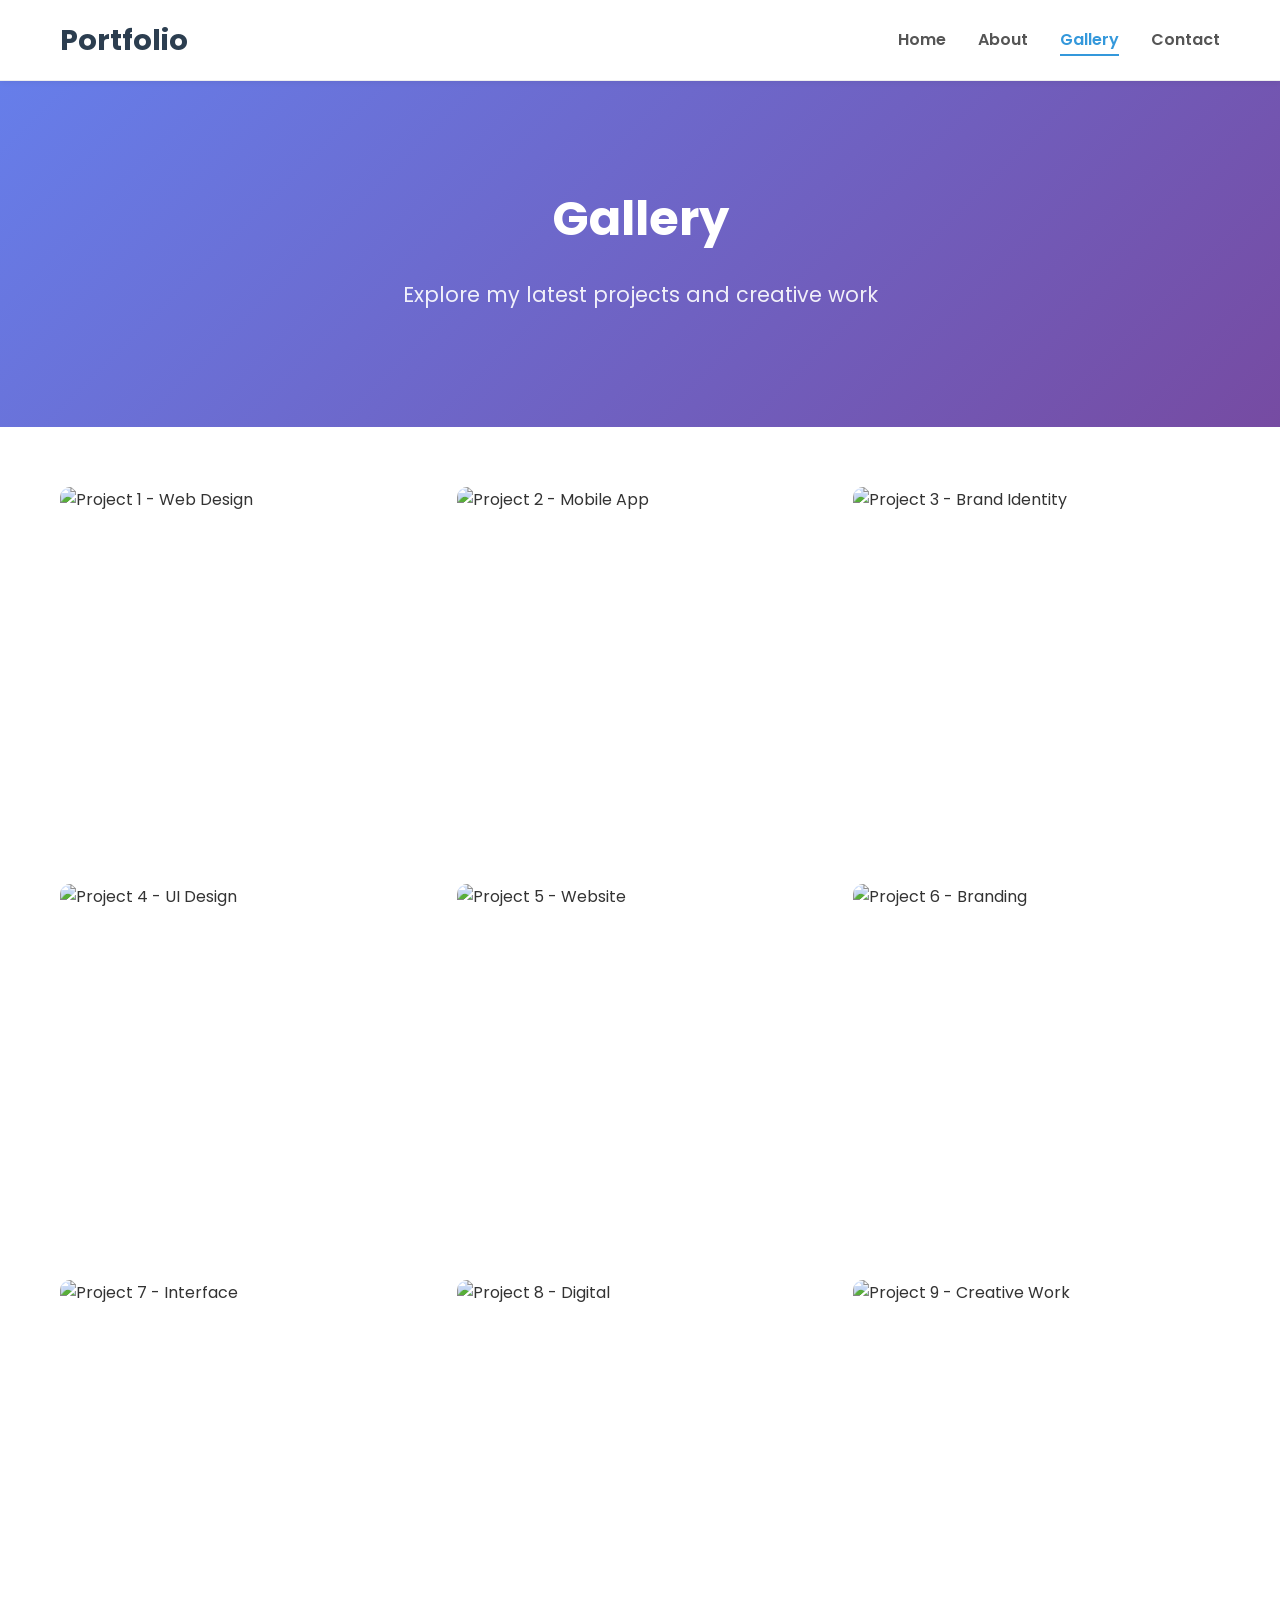
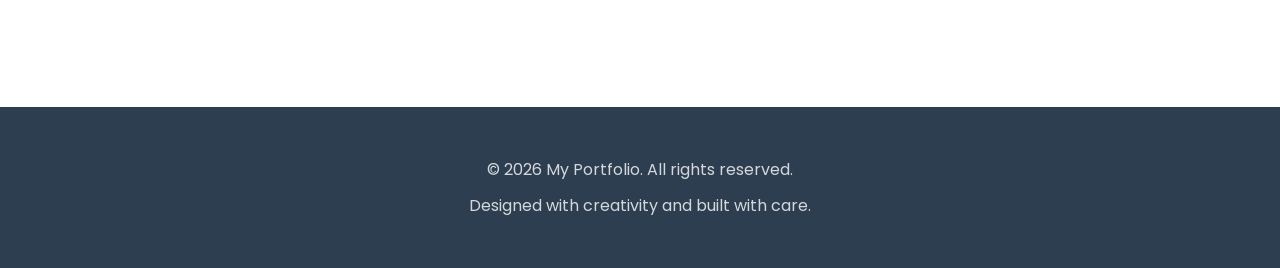
==== gallery.html @ 332b2279 "Add files via upload" ====
<!DOCTYPE html>
<html lang="en">
<head>
    <meta charset="UTF-8">
    <meta name="viewport" content="width=device-width, initial-scale=1.0">
    <title>Gallery - My Portfolio</title>
    <link rel="stylesheet" href="style.css">
    <link href="https://fonts.googleapis.com/css2?family=Poppins:wght@400;600;700&display=swap" rel="stylesheet">
</head>
<body>
    <!-- Header -->
    <header class="header">
        <div class="container">
            <div class="header-content">
                <div class="logo">
                    <h1>Portfolio</h1>
                </div>
                <nav class="nav">
                    <ul class="nav-list">
                        <li><a href="index.html" class="nav-link">Home</a></li>
                        <li><a href="about.html" class="nav-link">About</a></li>
                        <li><a href="gallery.html" class="nav-link active">Gallery</a></li>
                        <li><a href="contact.html" class="nav-link">Contact</a></li>
                    </ul>
                </nav>
            </div>
        </div>
    </header>

    <!-- Main Content -->
    <main>
        <!-- Page Title Section -->
        <section class="page-title">
            <div class="container">
                <h1>Gallery</h1>
                <p>Explore my latest projects and creative work</p>
            </div>
        </section>

        <!-- Gallery Grid Section -->
        <section class="gallery-full">
            <div class="container">
                <div class="gallery-grid-full">
                    <div class="gallery-item-full">
                        <img src="images/gallery1.jpg" alt="Project 1 - Web Design">
                    </div>
                    <div class="gallery-item-full">
                        <img src="images/gallery2.jpg" alt="Project 2 - Mobile App">
                    </div>
                    <div class="gallery-item-full">
                        <img src="images/gallery3.jpg" alt="Project 3 - Brand Identity">
                    </div>
                    <div class="gallery-item-full">
                        <img src="images/gallery4.jpg" alt="Project 4 - UI Design">
                    </div>
                    <div class="gallery-item-full">
                        <img src="images/gallery5.jpg" alt="Project 5 - Website">
                    </div>
                    <div class="gallery-item-full">
                        <img src="images/gallery6.jpg" alt="Project 6 - Branding">
                    </div>
                    <div class="gallery-item-full">
                        <img src="images/gallery7.jpg" alt="Project 7 - Interface">
                    </div>
                    <div class="gallery-item-full">
                        <img src="images/gallery8.jpg" alt="Project 8 - Digital">
                    </div>
                    <div class="gallery-item-full">
                        <img src="images/gallery9.jpg" alt="Project 9 - Creative Work">
                    </div>
                </div>
            </div>
        </section>
    </main>

    <!-- Footer -->
    <footer class="footer">
        <div class="container">
            <div class="footer-content">
                <p>&copy; 2026 My Portfolio. All rights reserved.</p>
                <p>Designed with creativity and built with care.</p>
            </div>
        </div>
    </footer>
</body>
</html>
---- style.css ----
/* ===========================
   RESET & BASE STYLES
   =========================== */

* {
    margin: 0;
    padding: 0;
    box-sizing: border-box;
}

html {
    scroll-behavior: smooth;
}

body {
    font-family: 'Poppins', sans-serif;
    line-height: 1.6;
    color: #333;
    background-color: #fff;
}

/* ===========================
   TYPOGRAPHY
   =========================== */

h1, h2, h3, h4, h5, h6 {
    font-weight: 700;
    margin-bottom: 0.5rem;
}

h1 {
    font-size: 3rem;
}

h2 {
    font-size: 2.5rem;
}

h3 {
    font-size: 1.5rem;
}

p {
    margin-bottom: 1rem;
    font-size: 1rem;
}

a {
    text-decoration: none;
    color: inherit;
}

/* ===========================
   LAYOUT BASICS
   =========================== */

.container {
    max-width: 1200px;
    margin: 0 auto;
    padding: 0 20px;
}

main {
    min-height: calc(100vh - 80px - 200px);
}

/* ===========================
   HEADER & NAVIGATION
   =========================== */

.header {
    background-color: #fff;
    border-bottom: 1px solid #eee;
    position: sticky;
    top: 0;
    z-index: 100;
    box-shadow: 0 2px 5px rgba(0, 0, 0, 0.05);
}

.header-content {
    display: flex;
    justify-content: space-between;
    align-items: center;
    height: 80px;
}

.logo h1 {
    font-size: 1.8rem;
    color: #2c3e50;
    margin: 0;
}

.nav-list {
    display: flex;
    list-style: none;
    gap: 2rem;
}

.nav-link {
    font-weight: 600;
    color: #555;
    transition: color 0.3s ease;
    position: relative;
}

.nav-link:hover {
    color: #3498db;
}

.nav-link.active {
    color: #3498db;
}

.nav-link.active::after {
    content: '';
    position: absolute;
    bottom: -5px;
    left: 0;
    width: 100%;
    height: 2px;
    background-color: #3498db;
}

/* ===========================
   BUTTONS
   =========================== */

.btn {
    display: inline-block;
    padding: 12px 30px;
    border: none;
    border-radius: 5px;
    font-weight: 600;
    cursor: pointer;
    transition: all 0.3s ease;
    font-family: 'Poppins', sans-serif;
    font-size: 1rem;
}

.btn-primary {
    background-color: #3498db;
    color: #fff;
}

.btn-primary:hover {
    background-color: #2980b9;
    transform: translateY(-2px);
    box-shadow: 0 5px 15px rgba(52, 152, 219, 0.3);
}

.btn-secondary {
    background-color: #2c3e50;
    color: #fff;
}

.btn-secondary:hover {
    background-color: #1a252f;
    transform: translateY(-2px);
}

.btn-light {
    background-color: #fff;
    color: #2c3e50;
    border: 2px solid #fff;
}

.btn-light:hover {
    background-color: transparent;
    color: #fff;
}

/* ===========================
   HERO SLIDER
   =========================== */

.hero-slider {
    position: relative;
    width: 100%;
    height: 600px;
    overflow: hidden;
    background: linear-gradient(135deg, #667eea 0%, #764ba2 100%);
}

.slider-container {
    position: relative;
    width: 100%;
    height: 100%;
}

.slide {
    position: absolute;
    top: 0;
    left: 0;
    width: 100%;
    height: 100%;
    opacity: 0;
    transition: opacity 0.8s ease-in-out;
    display: flex;
    align-items: center;
    justify-content: center;
}

.slide.active {
    opacity: 1;
}

.slide-content {
    text-align: center;
    color: #fff;
    z-index: 2;
}

.slide-content h2 {
    font-size: 3.5rem;
    margin-bottom: 1rem;
    animation: slideInUp 0.8s ease;
}

.slide-content p {
    font-size: 1.5rem;
    margin-bottom: 2rem;
    animation: slideInUp 0.8s ease 0.2s both;
}

.slide-content .btn {
    animation: slideInUp 0.8s ease 0.4s both;
}

@keyframes slideInUp {
    from {
        opacity: 0;
        transform: translateY(30px);
    }
    to {
        opacity: 1;
        transform: translateY(0);
    }
}

/* Slider Controls */
.slider-controls {
    position: absolute;
    bottom: 30px;
    left: 50%;
    transform: translateX(-50%);
    display: flex;
    gap: 10px;
    z-index: 10;
}

.slider-dot {
    width: 12px;
    height: 12px;
    border-radius: 50%;
    background-color: rgba(255, 255, 255, 0.5);
    border: none;
    cursor: pointer;
    transition: all 0.3s ease;
}

.slider-dot.active {
    background-color: #fff;
    width: 30px;
    border-radius: 6px;
}

.slider-dot:hover {
    background-color: rgba(255, 255, 255, 0.8);
}

/* ===========================
   SECTIONS
   =========================== */

section {
    padding: 80px 0;
}

.section-title {
    text-align: center;
    margin-bottom: 60px;
}

.section-title h2 {
    margin-bottom: 10px;
}

.section-title p {
    font-size: 1.2rem;
    color: #666;
}

/* ===========================
   ABOUT PREVIEW (Home)
   =========================== */

.about-preview {
    background-color: #f8f9fa;
}

.about-preview-content {
    display: grid;
    grid-template-columns: 1fr 1fr;
    gap: 60px;
    align-items: center;
}

.about-image img {
    width: 100%;
    border-radius: 10px;
    box-shadow: 0 10px 30px rgba(0, 0, 0, 0.1);
}

.about-text h3 {
    margin-bottom: 20px;
}

.about-text p {
    color: #666;
    margin-bottom: 1.5rem;
}

.about-text .btn {
    margin-top: 20px;
}

/* ===========================
   SERVICES/FEATURES
   =========================== */

.services {
    background-color: #fff;
}

.services-grid {
    display: grid;
    grid-template-columns: repeat(3, 1fr);
    gap: 40px;
}

.service-card {
    background-color: #f8f9fa;
    padding: 40px 30px;
    border-radius: 10px;
    text-align: center;
    transition: all 0.3s ease;
}

.service-card:hover {
    transform: translateY(-10px);
    box-shadow: 0 15px 40px rgba(0, 0, 0, 0.1);
}

.service-icon {
    font-size: 3rem;
    margin-bottom: 20px;
}

.service-card h3 {
    margin-bottom: 15px;
    color: #2c3e50;
}

.service-card p {
    color: #666;
    font-size: 0.95rem;
}

/* ===========================
   GALLERY PREVIEW (Home)
   =========================== */

.gallery-preview {
    background-color: #fff;
}

.gallery-grid {
    display: grid;
    grid-template-columns: repeat(3, 1fr);
    gap: 30px;
    margin-bottom: 40px;
}

.gallery-item {
    position: relative;
    overflow: hidden;
    border-radius: 10px;
    aspect-ratio: 1;
}

.gallery-item img {
    width: 100%;
    height: 100%;
    object-fit: cover;
    transition: transform 0.3s ease;
}

.gallery-item:hover img {
    transform: scale(1.05);
}

.text-center {
    text-align: center;
}

/* ===========================
   GALLERY FULL PAGE
   =========================== */

.gallery-full {
    padding: 60px 0;
}

.gallery-grid-full {
    display: grid;
    grid-template-columns: repeat(3, 1fr);
    gap: 30px;
}

.gallery-item-full {
    position: relative;
    overflow: hidden;
    border-radius: 10px;
    aspect-ratio: 1;
}

.gallery-item-full img {
    width: 100%;
    height: 100%;
    object-fit: cover;
    transition: transform 0.3s ease;
}

.gallery-item-full:hover img {
    transform: scale(1.08);
}

/* ===========================
   CALL TO ACTION
   =========================== */

.cta {
    background: linear-gradient(135deg, #667eea 0%, #764ba2 100%);
    color: #fff;
    text-align: center;
}

.cta-content h2 {
    font-size: 2.5rem;
    margin-bottom: 20px;
    color: #fff;
}

.cta-content p {
    font-size: 1.3rem;
    margin-bottom: 30px;
    color: rgba(255, 255, 255, 0.9);
}

/* ===========================
   PAGE TITLE
   =========================== */

.page-title {
    background: linear-gradient(135deg, #667eea 0%, #764ba2 100%);
    color: #fff;
    padding: 100px 0;
    text-align: center;
}

.page-title h1 {
    font-size: 3rem;
    margin-bottom: 20px;
}

.page-title p {
    font-size: 1.3rem;
    color: rgba(255, 255, 255, 0.9);
}

/* ===========================
   ABOUT PAGE
   =========================== */

.about-section {
    padding: 80px 0;
    background-color: #fff;
}

.about-section.alt {
    background-color: #f8f9fa;
}

.about-row {
    display: grid;
    grid-template-columns: 1fr 1fr;
    gap: 60px;
    align-items: center;
}

.about-row.reverse {
    grid-template-columns: 1fr 1fr;
}

.about-row.reverse .about-col-image {
    order: 2;
}

.about-row.reverse .about-col-text {
    order: 1;
}

.about-col-image img {
    width: 100%;
    border-radius: 10px;
    box-shadow: 0 10px 30px rgba(0, 0, 0, 0.1);
}

.about-col-text h2 {
    margin-bottom: 30px;
    color: #2c3e50;
}

.about-col-text p {
    color: #666;
    margin-bottom: 20px;
    font-size: 1rem;
}

.about-highlights {
    list-style: none;
    margin-top: 30px;
}

.about-highlights li {
    padding: 10px 0;
    font-weight: 500;
    color: #333;
}

.skills {
    display: grid;
    grid-template-columns: repeat(3, 1fr);
    gap: 30px;
    margin-top: 30px;
}

.skill {
    padding: 20px;
    background-color: #f8f9fa;
    border-radius: 8px;
    text-align: center;
}

.skill h4 {
    font-size: 1.1rem;
    margin-bottom: 10px;
    color: #2c3e50;
}

.skill p {
    font-size: 0.9rem;
    color: #666;
}

.values-list {
    display: flex;
    flex-direction: column;
    gap: 20px;
    margin-top: 30px;
}

.value-item {
    padding: 15px;
    background-color: #f8f9fa;
    border-left: 4px solid #3498db;
    border-radius: 5px;
    color: #666;
}

.value-item strong {
    color: #2c3e50;
}

/* ===========================
   CONTACT PAGE
   =========================== */

.contact-section {
    padding: 60px 0;
    background-color: #f8f9fa;
}

.contact-wrapper {
    display: grid;
    grid-template-columns: 1fr 1fr;
    gap: 60px;
}

.contact-info h2 {
    margin-bottom: 20px;
    color: #2c3e50;
}

.contact-info p {
    color: #666;
    margin-bottom: 40px;
}

.contact-details {
    display: flex;
    flex-direction: column;
    gap: 30px;
}

.contact-item h3 {
    font-size: 1.2rem;
    margin-bottom: 10px;
    color: #2c3e50;
}

.contact-item p {
    color: #666;
}

.contact-item a {
    color: #3498db;
    transition: color 0.3s ease;
}

.contact-item a:hover {
    color: #2980b9;
}

/* Contact Form */
.contact-form-wrapper {
    background-color: #fff;
    padding: 40px;
    border-radius: 10px;
    box-shadow: 0 5px 20px rgba(0, 0, 0, 0.08);
}

.form-group {
    margin-bottom: 25px;
}

.form-group label {
    display: block;
    margin-bottom: 8px;
    font-weight: 600;
    color: #2c3e50;
}

.form-group input,
.form-group textarea {
    width: 100%;
    padding: 12px 15px;
    border: 1px solid #ddd;
    border-radius: 5px;
    font-family: 'Poppins', sans-serif;
    font-size: 1rem;
    transition: border-color 0.3s ease;
}

.form-group input:focus,
.form-group textarea:focus {
    outline: none;
    border-color: #3498db;
    box-shadow: 0 0 0 3px rgba(52, 152, 219, 0.1);
}

.form-group textarea {
    resize: vertical;
}

.contact-form .btn {
    width: 100%;
    padding: 14px;
    margin-top: 10px;
}

/* ===========================
   FOOTER
   =========================== */

.footer {
    background-color: #2c3e50;
    color: #fff;
    padding: 40px 0;
    text-align: center;
}

.footer-content p {
    margin: 10px 0;
    color: rgba(255, 255, 255, 0.8);
}

/* ===========================
   RESPONSIVE DESIGN
   =========================== */

/* Tablet - 768px and below */
@media (max-width: 768px) {
    h1 {
        font-size: 2rem;
    }

    h2 {
        font-size: 1.8rem;
    }

    h3 {
        font-size: 1.3rem;
    }

    .nav-list {
        gap: 1rem;
    }

    .nav-link {
        font-size: 0.9rem;
    }

    /* Hero Slider */
    .hero-slider {
        height: 400px;
    }

    .slide-content h2 {
        font-size: 2rem;
    }

    .slide-content p {
        font-size: 1rem;
    }

    /* About Preview */
    .about-preview-content {
        grid-template-columns: 1fr;
        gap: 40px;
    }

    /* Services Grid */
    .services-grid {
        grid-template-columns: 1fr;
        gap: 30px;
    }

    /* Gallery Grid */
    .gallery-grid,
    .gallery-grid-full {
        grid-template-columns: repeat(2, 1fr);
        gap: 20px;
    }

    /* About Page */
    .about-row,
    .about-row.reverse {
        grid-template-columns: 1fr;
    }

    .about-row.reverse .about-col-image,
    .about-row.reverse .about-col-text {
        order: initial;
    }

    .skills {
        grid-template-columns: 1fr;
    }

    /* Contact Page */
    .contact-wrapper {
        grid-template-columns: 1fr;
        gap: 40px;
    }

    section {
        padding: 60px 0;
    }

    .section-title {
        margin-bottom: 40px;
    }
}

/* Mobile - 480px and below */
@media (max-width: 480px) {
    .container {
        padding: 0 15px;
    }

    h1 {
        font-size: 1.5rem;
    }

    h2 {
        font-size: 1.4rem;
    }

    h3 {
        font-size: 1.1rem;
    }

    .header-content {
        height: 70px;
    }

    .logo h1 {
        font-size: 1.5rem;
    }

    .nav-list {
        gap: 0.8rem;
        font-size: 0.85rem;
    }

    /* Hero Slider */
    .hero-slider {
        height: 300px;
    }

    .slide-content h2 {
        font-size: 1.5rem;
    }

    .slide-content p {
        font-size: 0.9rem;
    }

    .btn {
        padding: 10px 20px;
        font-size: 0.9rem;
    }

    /* Gallery Grid */
    .gallery-grid,
    .gallery-grid-full {
        grid-template-columns: 1fr;
    }

    /* Contact Form */
    .contact-form-wrapper {
        padding: 25px;
    }

    /* Page Title */
    .page-title {
        padding: 60px 0;
    }

    .page-title h1 {
        font-size: 1.8rem;
    }

    .page-title p {
        font-size: 1rem;
    }

    section {
        padding: 40px 0;
    }
}
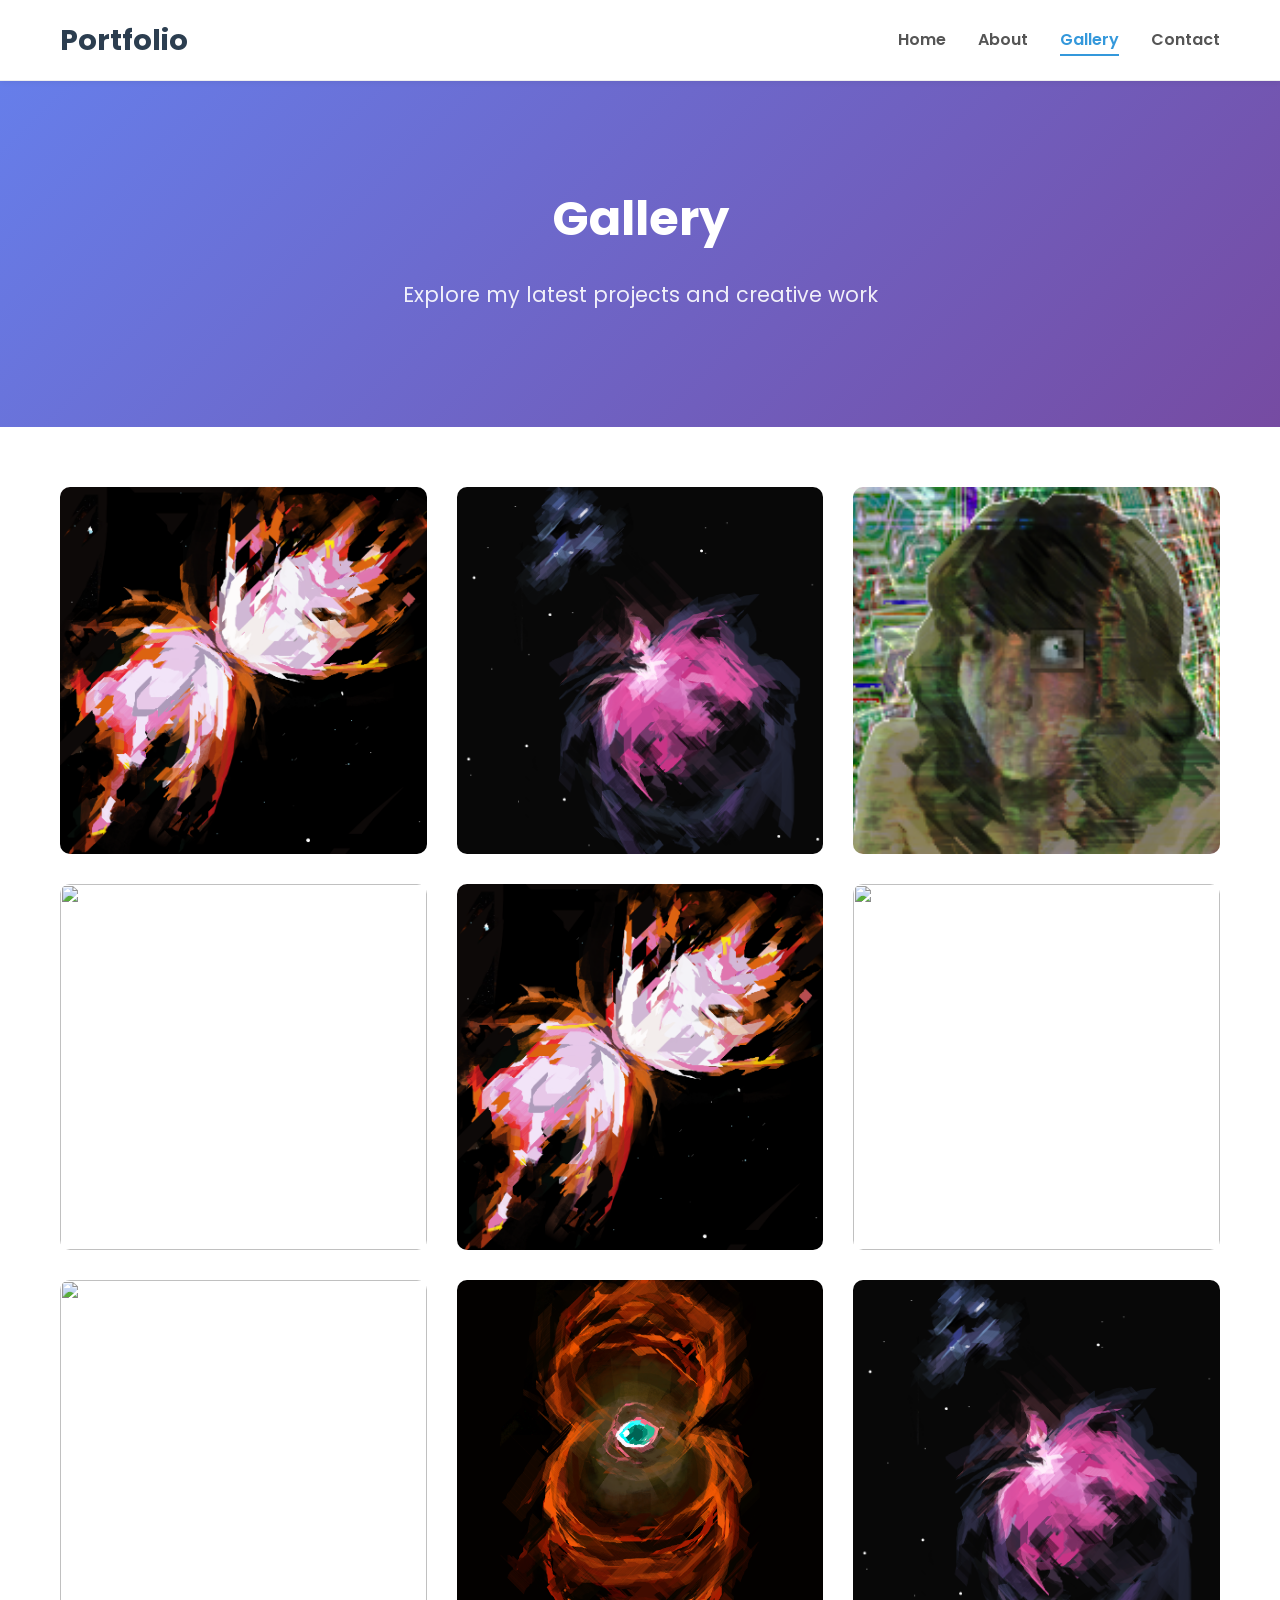
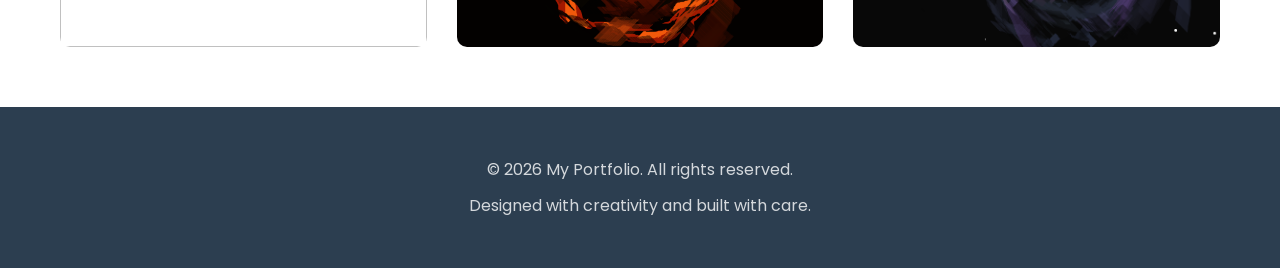
==== commit fe25051f: "Replace gallery images with new files" ====
--- a/gallery.html
+++ b/gallery.html
@@ -42,31 +42,31 @@
             <div class="container">
                 <div class="gallery-grid-full">
                     <div class="gallery-item-full">
-                        <img src="images/gallery1.jpg" alt="Project 1 - Web Design">
+                        <img src="78.png" alt="">
                     </div>
                     <div class="gallery-item-full">
-                        <img src="images/gallery2.jpg" alt="Project 2 - Mobile App">
+                        <img src="87.png" alt="">
                     </div>
                     <div class="gallery-item-full">
-                        <img src="images/gallery3.jpg" alt="Project 3 - Brand Identity">
+                        <img src="WIN_20251024_17_05_35_Pro.png" alt="">
                     </div>
                     <div class="gallery-item-full">
-                        <img src="images/gallery4.jpg" alt="Project 4 - UI Design">
+                        <img src="images/gallery4.jpg" alt="">
                     </div>
                     <div class="gallery-item-full">
-                        <img src="images/gallery5.jpg" alt="Project 5 - Website">
+                        <img src="butterfly nebula.png" alt="">
                     </div>
                     <div class="gallery-item-full">
-                        <img src="images/gallery6.jpg" alt="Project 6 - Branding">
+                        <img src="eye of god.png" alt="">
                     </div>
                     <div class="gallery-item-full">
-                        <img src="images/gallery7.jpg" alt="Project 7 - Interface">
+                        <img src="images/gallery7.jpg" alt="">
                     </div>
                     <div class="gallery-item-full">
-                        <img src="images/gallery8.jpg" alt="Project 8 - Digital">
+                        <img src="hourglass.png" alt="">
                     </div>
                     <div class="gallery-item-full">
-                        <img src="images/gallery9.jpg" alt="Project 9 - Creative Work">
+                        <img src="orion.png" alt="">
                     </div>
                 </div>
             </div>
@@ -83,4 +83,4 @@
         </div>
     </footer>
 </body>
-</html>+</html>
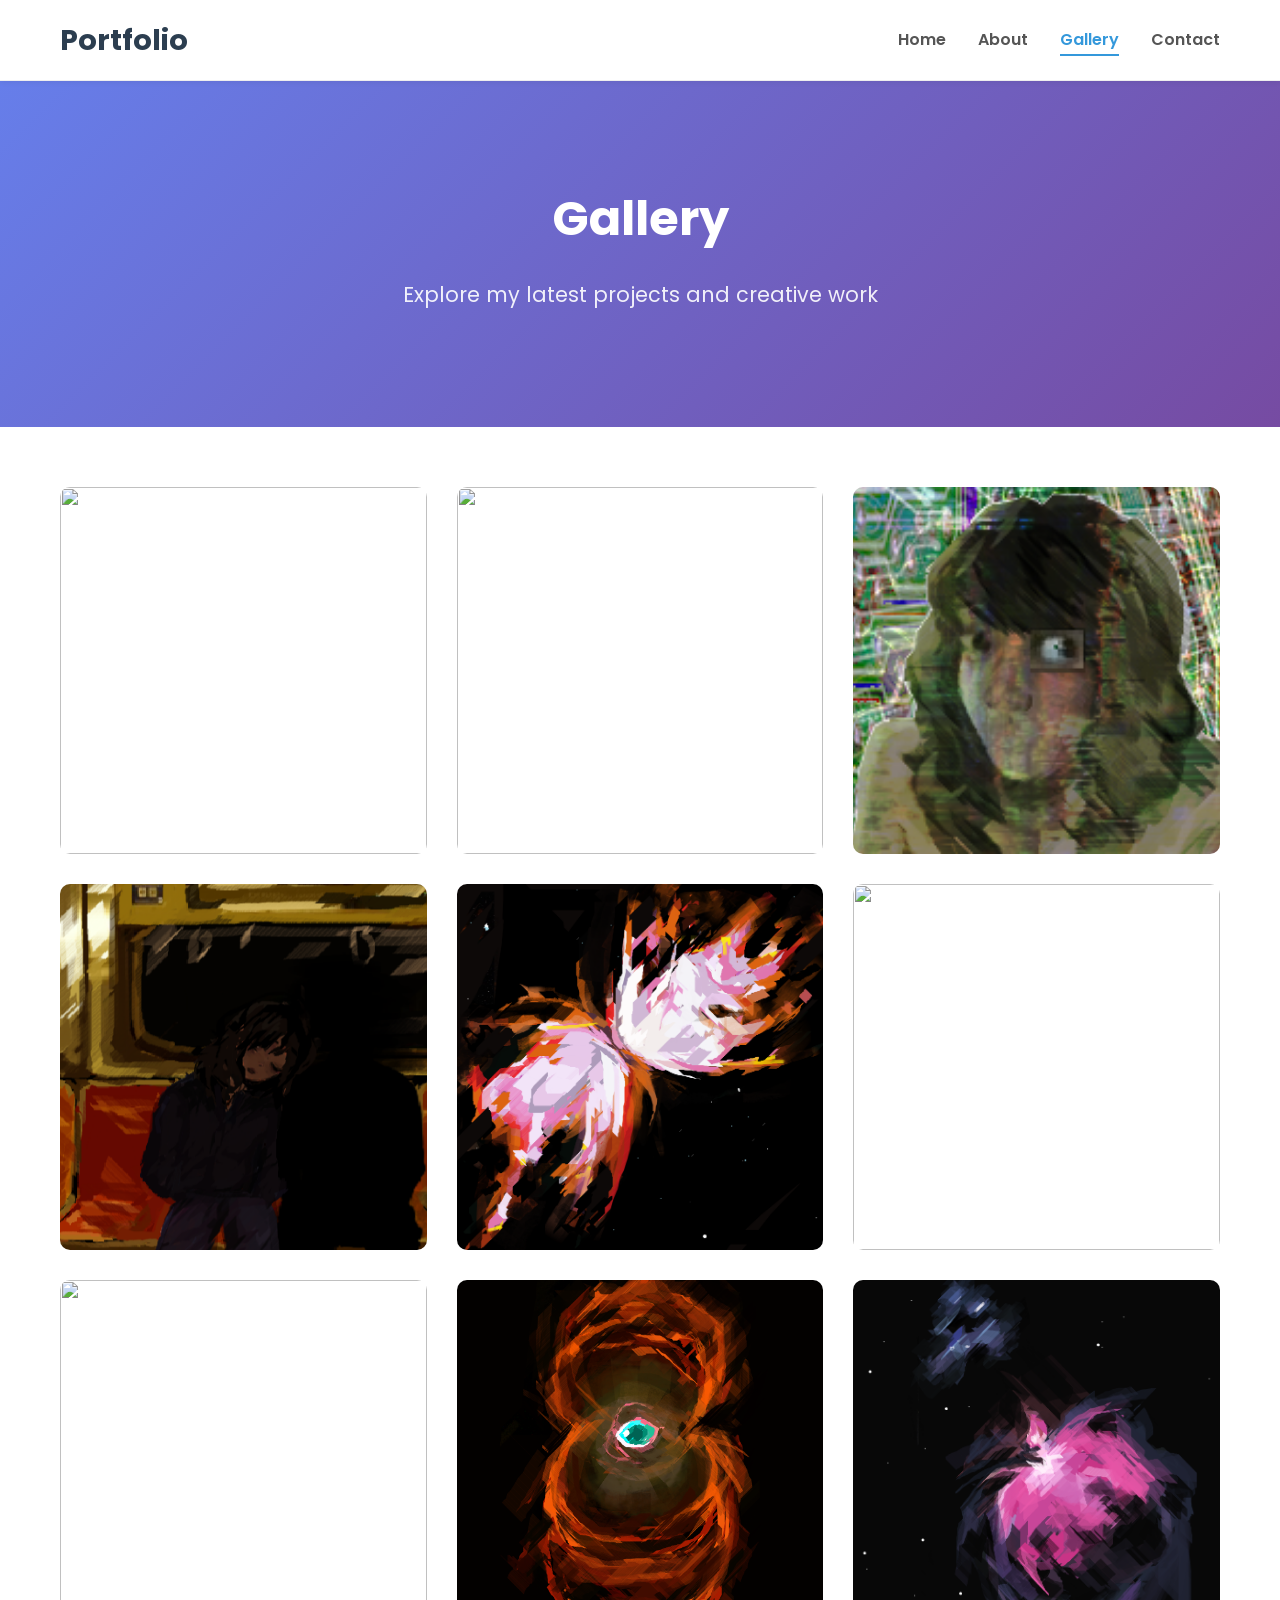
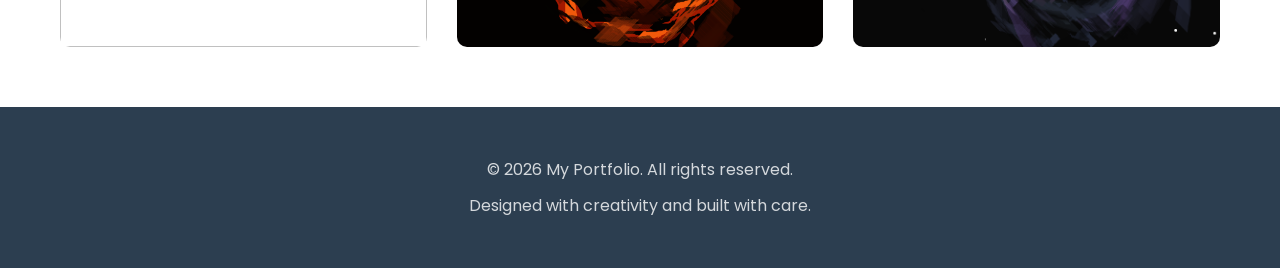
==== commit c309a4f6: "Update image sources in gallery.html Replaced image sources in the gallery with empty alt attributes" ====
--- a/gallery.html
+++ b/gallery.html
@@ -42,16 +42,16 @@
             <div class="container">
                 <div class="gallery-grid-full">
                     <div class="gallery-item-full">
-                        <img src="78.png" alt="">
+                        <img src="" alt="">
                     </div>
                     <div class="gallery-item-full">
-                        <img src="87.png" alt="">
+                        <img src="" alt="">
                     </div>
                     <div class="gallery-item-full">
                         <img src="WIN_20251024_17_05_35_Pro.png" alt="">
                     </div>
                     <div class="gallery-item-full">
-                        <img src="images/gallery4.jpg" alt="">
+                        <img src="sub.png" alt="">
                     </div>
                     <div class="gallery-item-full">
                         <img src="butterfly nebula.png" alt="">
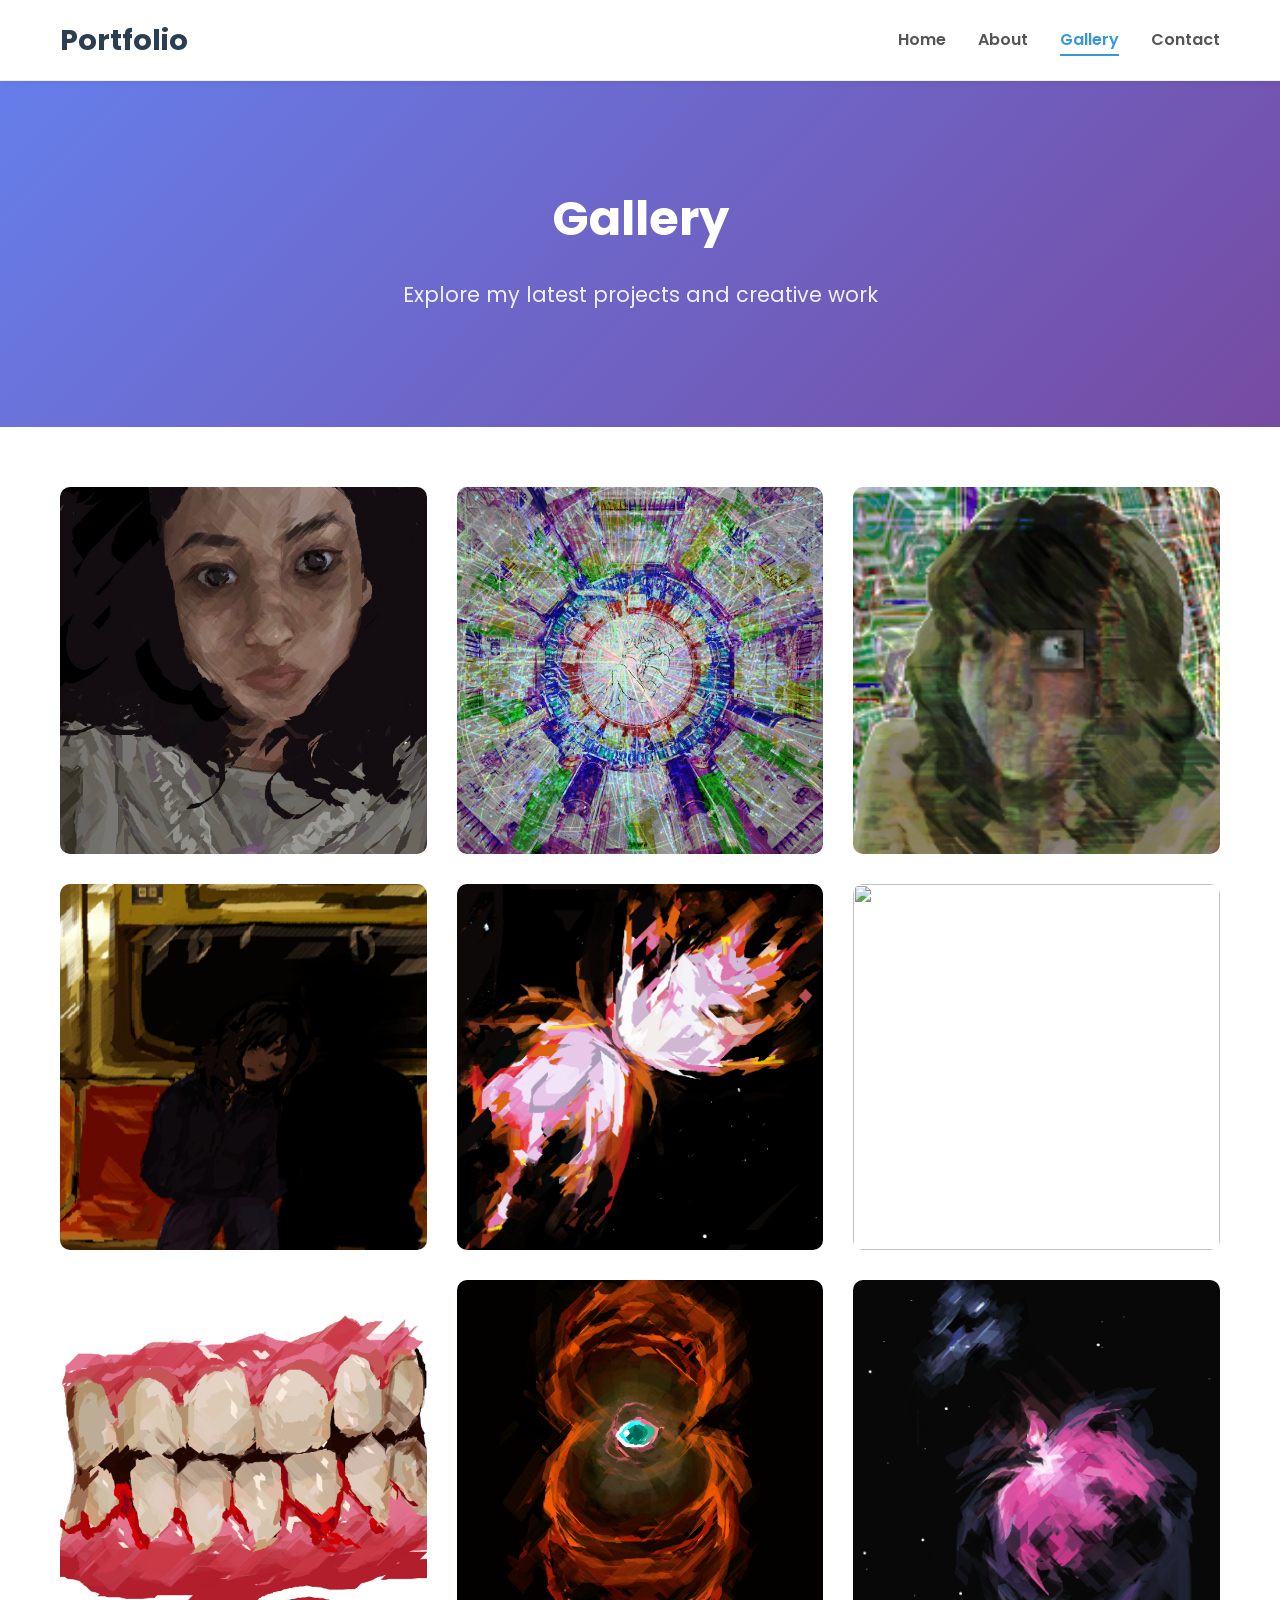
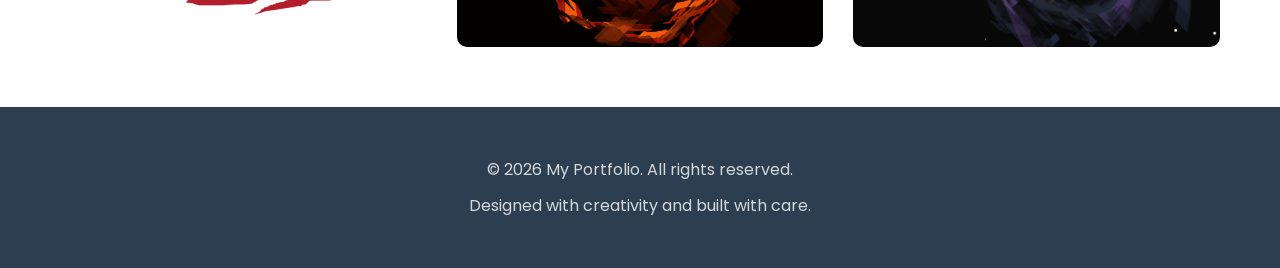
==== commit 02d47568: "Update image sources in gallery.html" ====
--- a/gallery.html
+++ b/gallery.html
@@ -42,10 +42,10 @@
             <div class="container">
                 <div class="gallery-grid-full">
                     <div class="gallery-item-full">
-                        <img src="" alt="">
+                        <img src="A.JPG" alt="">
                     </div>
                     <div class="gallery-item-full">
-                        <img src="" alt="">
+                        <img src="kritaa.png" alt="">
                     </div>
                     <div class="gallery-item-full">
                         <img src="WIN_20251024_17_05_35_Pro.png" alt="">
@@ -60,7 +60,7 @@
                         <img src="eye of god.png" alt="">
                     </div>
                     <div class="gallery-item-full">
-                        <img src="images/gallery7.jpg" alt="">
+                        <img src="teeth2.png" alt="">
                     </div>
                     <div class="gallery-item-full">
                         <img src="hourglass.png" alt="">
